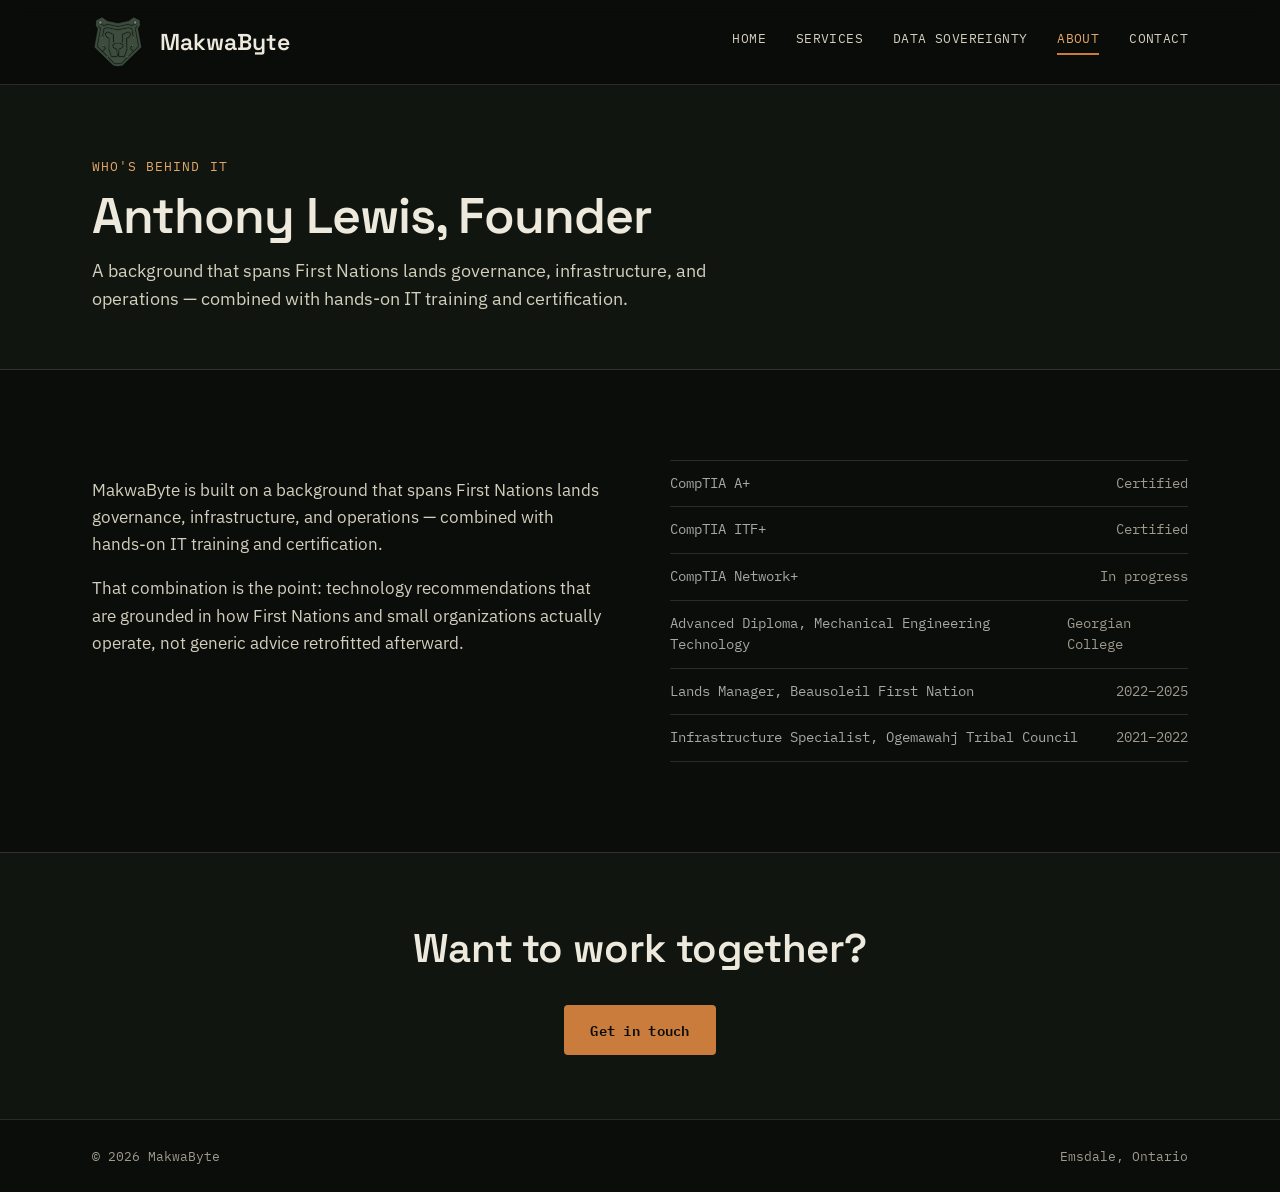
==== about.html @ 19de95c9 "Add files via upload" ====
<!DOCTYPE html>
<html lang="en">
<head>
<meta charset="UTF-8">
<meta name="viewport" content="width=device-width, initial-scale=1.0">
<title>About — MakwaByte</title>
<link rel="preconnect" href="https://fonts.googleapis.com">
<link rel="preconnect" href="https://fonts.gstatic.com" crossorigin>
<link href="https://fonts.googleapis.com/css2?family=Space+Grotesk:wght@500;600;700&family=IBM+Plex+Sans:wght@400;500&family=IBM+Plex+Mono:wght@400;500&display=swap" rel="stylesheet">
<link rel="stylesheet" href="style.css">
<link rel="icon" type="image/png" sizes="32x32" href="assets/favicon-64.png">
<link rel="apple-touch-icon" href="assets/favicon-180.png">
</head>
<body>

<header>
  <div class="header-inner">
    <a href="index.html" class="logo">
      <img src="assets/logo-icon.png" alt="MakwaByte" class="logo-mark">
      MakwaByte
    </a>
    <nav>
      <a href="index.html">Home</a>
      <a href="services.html">Services</a>
      <a href="sovereignty.html">Data Sovereignty</a>
      <a href="about.html" aria-current="page">About</a>
      <a href="contact.html">Contact</a>
    </nav>
  </div>
</header>

<main>

  <section class="page-hero">
    <div class="wrap">
      <span class="section-label">Who's behind it</span>
      <h1>Anthony Lewis, Founder</h1>
      <p>A background that spans First Nations lands governance, infrastructure, and operations — combined with hands-on IT training and certification.</p>
    </div>
  </section>

  <section>
    <div class="wrap">
      <div class="about-grid">
        <div>
          <p>MakwaByte is built on a background that spans First Nations lands governance, infrastructure, and operations — combined with hands-on IT training and certification.</p>
          <p>That combination is the point: technology recommendations that are grounded in how First Nations and small organizations actually operate, not generic advice retrofitted afterward.</p>
        </div>
        <ul class="cred-list">
          <li><span>CompTIA A+</span><span class="yr">Certified</span></li>
          <li><span>CompTIA ITF+</span><span class="yr">Certified</span></li>
          <li><span>CompTIA Network+</span><span class="yr">In progress</span></li>
          <li><span>Advanced Diploma, Mechanical Engineering Technology</span><span class="yr">Georgian College</span></li>
          <li><span>Lands Manager, Beausoleil First Nation</span><span class="yr">2022–2025</span></li>
          <li><span>Infrastructure Specialist, Ogemawahj Tribal Council</span><span class="yr">2021–2022</span></li>
        </ul>
      </div>
    </div>
  </section>

  <section class="cta-band">
    <div class="wrap">
      <h2>Want to work together?</h2>
      <div class="cta-row">
        <a href="contact.html" class="btn btn-primary">Get in touch</a>
      </div>
    </div>
  </section>

</main>

<footer>
  <div class="wrap footer-inner">
    <span>© 2026 MakwaByte</span>
    <span>Emsdale, Ontario</span>
  </div>
</footer>

</body>
</html>
---- style.css ----
/* ============================================
   MakwaByte — Design Tokens
   ============================================ */
:root {
  --forest-950: #0a0d0a;
  --forest-900: #10150f;
  --forest-800: #1a221a;
  --forest-700: #232d24;
  --brand-green: #3c4c3d;
  --brand-green-light: #5c7860;
  --brand-green-deep: #263029;
  --line: rgba(238, 233, 221, 0.14);

  --amber-300: #e3a768;
  --amber-500: #c97c3c;
  --amber-600: #a8632c;

  --grey-300: #a6a7a7;
  --grey-400: #8a8b8b;

  --cream-100: #eee9dd;
  --cream-200: #d4cebd;
  --cream-400: #9f9a8c;

  --font-display: "Space Grotesk", sans-serif;
  --font-body: "IBM Plex Sans", sans-serif;
  --font-mono: "IBM Plex Mono", monospace;

  --container: 1160px;
}

* { box-sizing: border-box; }
html { scroll-behavior: smooth; }

body {
  margin: 0;
  background: var(--forest-950);
  color: var(--cream-100);
  font-family: var(--font-body);
  font-size: 17px;
  line-height: 1.6;
  -webkit-font-smoothing: antialiased;
}
a { color: inherit; }
img { max-width: 100%; display: block; }

.wrap {
  max-width: var(--container);
  margin: 0 auto;
  padding: 0 32px;
}

/* ============================================
   Header
   ============================================ */
header {
  position: sticky;
  top: 0;
  z-index: 20;
  background: rgba(10, 13, 10, 0.92);
  backdrop-filter: blur(8px);
  border-bottom: 1px solid var(--line);
}
.header-inner {
  display: flex;
  align-items: center;
  justify-content: space-between;
  gap: 24px;
  padding: 16px 32px;
  max-width: var(--container);
  margin: 0 auto;
}
.logo {
  display: flex;
  align-items: center;
  gap: 16px;
  font-family: var(--font-display);
  font-size: 23px;
  font-weight: 600;
  letter-spacing: 0;
  text-decoration: none;
  white-space: nowrap;
}
.logo-mark {
  width: 52px;
  height: 52px;
  object-fit: contain;
  flex-shrink: 0;
}
nav {
  display: flex;
  gap: 30px;
  font-family: var(--font-mono);
  font-size: 13px;
  letter-spacing: 0.03em;
  text-transform: uppercase;
}
nav a {
  text-decoration: none;
  color: var(--cream-200);
  padding-bottom: 3px;
  border-bottom: 2px solid transparent;
}
nav a:hover { color: var(--amber-300); }
nav a[aria-current="page"] {
  color: var(--amber-300);
  border-bottom-color: var(--amber-500);
}
.nav-toggle { display: none; }

@media (max-width: 760px) {
  nav { display: none; }
}

/* ============================================
   Page hero (used on every page, sized down on inner pages)
   ============================================ */
.page-hero {
  padding: 72px 0 56px;
  border-bottom: 1px solid var(--line);
  background: var(--forest-900);
}
.page-hero .section-label { margin-bottom: 12px; }
.page-hero h1 {
  font-family: var(--font-display);
  font-size: clamp(34px, 5vw, 50px);
  font-weight: 600;
  letter-spacing: -0.02em;
  margin: 0 0 14px;
  max-width: 18ch;
}
.page-hero p {
  color: var(--cream-200);
  max-width: 60ch;
  margin: 0;
  font-size: 17.5px;
}

/* ============================================
   Home hero (split layout with logo visual panel)
   ============================================ */
.home-hero {
  padding: 72px 0 96px;
  overflow: hidden;
}
.home-hero .wrap {
  display: grid;
  grid-template-columns: 1.05fr 0.95fr;
  gap: 56px;
  align-items: center;
}
@media (max-width: 900px) {
  .home-hero .wrap { grid-template-columns: 1fr; }
}
.eyebrow {
  font-family: var(--font-mono);
  font-size: 13px;
  letter-spacing: 0.08em;
  text-transform: uppercase;
  color: var(--grey-300);
  display: inline-flex;
  align-items: center;
  gap: 10px;
  margin-bottom: 26px;
}
.eyebrow::before {
  content: "";
  width: 7px;
  height: 7px;
  border-radius: 50%;
  background: var(--amber-500);
  display: inline-block;
}
h1 {
  font-family: var(--font-display);
  font-weight: 600;
  font-size: clamp(38px, 5.4vw, 64px);
  line-height: 1.06;
  letter-spacing: -0.02em;
  margin: 0 0 24px;
}
h1 em {
  font-style: normal;
  font-weight: 700;
  color: var(--amber-300);
}
.hero-sub {
  font-size: 18.5px;
  color: var(--cream-200);
  max-width: 50ch;
  margin: 0 0 40px;
}
.cta-row {
  display: flex;
  gap: 16px;
  flex-wrap: wrap;
}
.btn {
  display: inline-flex;
  align-items: center;
  gap: 10px;
  padding: 14px 26px;
  border-radius: 4px;
  font-family: var(--font-mono);
  font-size: 14px;
  letter-spacing: 0.02em;
  text-decoration: none;
  transition: transform 0.15s ease, background 0.15s ease;
}
.btn-primary {
  background: var(--amber-500);
  color: var(--forest-950);
  font-weight: 600;
}
.btn-primary:hover { background: var(--amber-300); transform: translateY(-1px); }
.btn-ghost {
  border: 1px solid var(--line);
  color: var(--cream-100);
}
.btn-ghost:hover { border-color: var(--brand-green-light); color: var(--cream-100); background: var(--forest-800); }

.hero-visual {
  position: relative;
  aspect-ratio: 1 / 1;
  border-radius: 20px;
  background: radial-gradient(circle at 30% 25%, var(--brand-green-light) 0%, var(--brand-green) 45%, var(--brand-green-deep) 100%);
  display: flex;
  align-items: center;
  justify-content: center;
  overflow: hidden;
  border: 1px solid var(--line);
}
.hero-visual img {
  width: 68%;
  filter: drop-shadow(0 20px 40px rgba(0,0,0,0.35));
}
.hero-visual::after {
  content: "";
  position: absolute;
  inset: 0;
  background:
    repeating-linear-gradient(90deg, rgba(238,233,221,0.05) 0 1px, transparent 1px 48px),
    repeating-linear-gradient(0deg, rgba(238,233,221,0.05) 0 1px, transparent 1px 48px);
}

/* ============================================
   Section scaffolding
   ============================================ */
section { position: relative; padding: 90px 0; }
.section-alt { background: var(--forest-900); }
.section-green {
  background: linear-gradient(160deg, var(--brand-green) 0%, var(--brand-green-deep) 100%);
}
.section-green h2, .section-green .section-label { color: var(--cream-100); }
.section-head {
  max-width: 640px;
  margin-bottom: 52px;
}
.section-label {
  font-family: var(--font-mono);
  font-size: 13px;
  letter-spacing: 0.08em;
  text-transform: uppercase;
  color: var(--amber-300);
  margin-bottom: 14px;
  display: block;
}
h2 {
  font-family: var(--font-display);
  font-size: clamp(28px, 3.6vw, 40px);
  font-weight: 600;
  margin: 0 0 16px;
  letter-spacing: -0.01em;
}
.section-head p {
  color: var(--cream-200);
  font-size: 17px;
  margin: 0;
}
.divider {
  border: none;
  border-top: 1px solid var(--line);
  margin: 0;
}

/* ============================================
   Services grid
   ============================================ */
.services-grid {
  display: grid;
  grid-template-columns: repeat(auto-fit, minmax(260px, 1fr));
  gap: 1px;
  background: var(--line);
  border: 1px solid var(--line);
  border-radius: 8px;
  overflow: hidden;
}
.service-card {
  background: var(--forest-950);
  padding: 34px 28px;
  transition: background 0.2s ease;
}
.section-alt .service-card { background: var(--forest-900); }
.service-card:hover { background: var(--forest-800); }
.service-index {
  font-family: var(--font-mono);
  font-size: 13px;
  color: var(--amber-500);
  display: block;
  margin-bottom: 16px;
  font-weight: 500;
}
.service-card h3 {
  font-family: var(--font-display);
  font-size: 21px;
  font-weight: 600;
  margin: 0 0 12px;
}
.service-card p {
  color: var(--cream-400);
  font-size: 15px;
  margin: 0;
}
.tag {
  display: inline-block;
  font-family: var(--font-mono);
  font-size: 11px;
  letter-spacing: 0.04em;
  text-transform: uppercase;
  color: var(--grey-300);
  border: 1px solid var(--forest-700);
  border-radius: 2px;
  padding: 3px 8px;
  margin-top: 16px;
}

/* ============================================
   Sovereignty / focus content
   ============================================ */
.focus-block {
  display: grid;
  grid-template-columns: 1.1fr 0.9fr;
  gap: 60px;
  align-items: start;
}
@media (max-width: 860px) {
  .focus-block { grid-template-columns: 1fr; }
}
.focus-block p { color: var(--cream-200); margin: 0 0 18px; }
.principle-list {
  list-style: none;
  margin: 0;
  padding: 0;
  border-top: 1px solid var(--line);
}
.principle-list li {
  padding: 20px 0;
  border-bottom: 1px solid var(--line);
  display: flex;
  gap: 18px;
}
.principle-num {
  font-family: var(--font-mono);
  color: var(--amber-500);
  font-size: 14px;
  padding-top: 2px;
}
.principle-list h4 {
  font-family: var(--font-body);
  font-weight: 600;
  font-size: 16px;
  margin: 0 0 6px;
}
.principle-list span.detail {
  color: var(--cream-400);
  font-size: 14.5px;
}

/* ============================================
   About / credentials
   ============================================ */
.about-grid {
  display: grid;
  grid-template-columns: 1fr 1fr;
  gap: 60px;
}
@media (max-width: 860px) {
  .about-grid { grid-template-columns: 1fr; }
}
.about-grid p { color: var(--cream-200); }
.cred-list {
  list-style: none;
  margin: 0;
  padding: 0;
}
.cred-list li {
  font-family: var(--font-mono);
  font-size: 13.5px;
  color: var(--grey-300);
  padding: 12px 0;
  border-bottom: 1px solid var(--line);
  display: flex;
  justify-content: space-between;
  gap: 12px;
}
.cred-list li:first-child { border-top: 1px solid var(--line); }
.cred-list .yr { color: var(--cream-400); }

/* ============================================
   Contact
   ============================================ */
.contact-inner {
  display: flex;
  justify-content: space-between;
  align-items: flex-end;
  flex-wrap: wrap;
  gap: 36px;
}
.contact-links {
  display: flex;
  flex-direction: column;
  gap: 14px;
}
.contact-links a {
  text-decoration: none;
  font-family: var(--font-mono);
  font-size: 15px;
  color: var(--cream-100);
  display: inline-flex;
  align-items: center;
  gap: 10px;
}
.contact-links a:hover { color: var(--forest-950); }
.contact-links a::before {
  content: "→";
  color: var(--forest-950);
}
.section-green .contact-links a { color: var(--cream-100); }
.section-green .contact-links a::before { color: var(--cream-100); }
.section-green .contact-links a:hover { color: var(--amber-300); }
.section-green .contact-links a:hover::before { color: var(--amber-300); }

/* CTA band (bottom of inner pages) */
.cta-band {
  padding: 64px 0;
  background: var(--forest-900);
  border-top: 1px solid var(--line);
  text-align: center;
}
.cta-band h2 { margin-bottom: 24px; }
.cta-band .cta-row { justify-content: center; }

footer {
  border-top: 1px solid var(--line);
  padding: 26px 0;
  font-family: var(--font-mono);
  font-size: 12.5px;
  color: var(--cream-400);
}
.footer-inner {
  display: flex;
  justify-content: space-between;
  flex-wrap: wrap;
  gap: 10px;
}
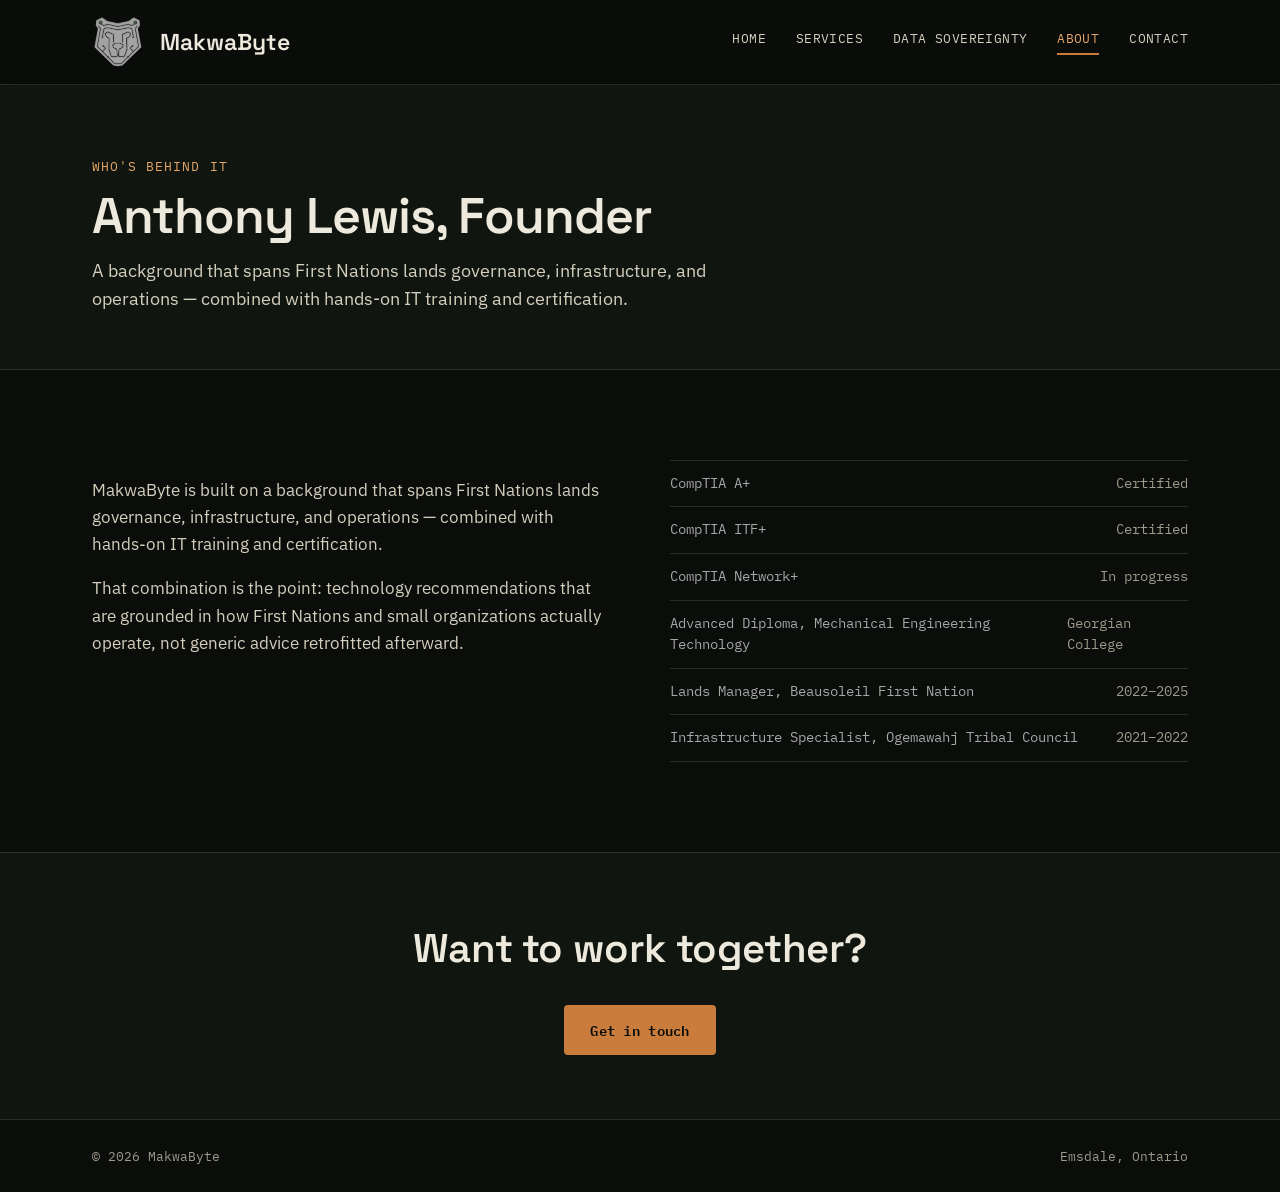
==== commit 8c387e64: "Add files via upload" ====
--- a/about.html
+++ b/about.html
@@ -16,7 +16,7 @@
 <header>
   <div class="header-inner">
     <a href="index.html" class="logo">
-      <img src="assets/logo-icon.png" alt="MakwaByte" class="logo-mark">
+      <img src="assets/logo-icon-about.png" alt="MakwaByte" class="logo-mark">
       MakwaByte
     </a>
     <nav>
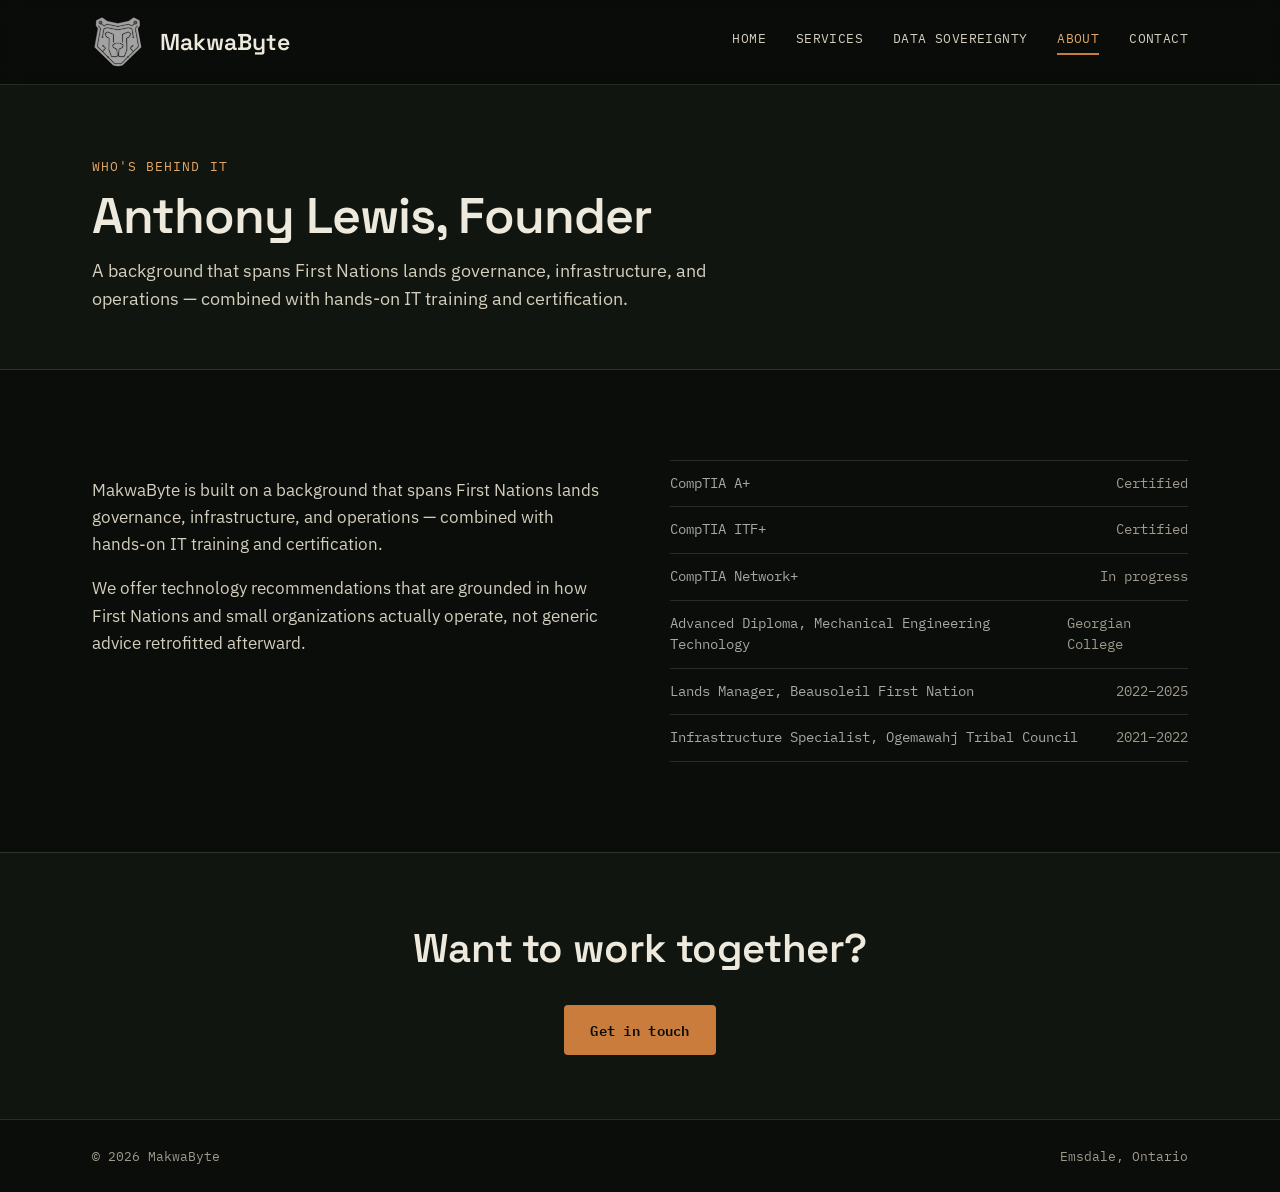
==== commit fa108c92: "Add files via upload" ====
--- a/about.html
+++ b/about.html
@@ -44,7 +44,7 @@
       <div class="about-grid">
         <div>
           <p>MakwaByte is built on a background that spans First Nations lands governance, infrastructure, and operations — combined with hands-on IT training and certification.</p>
-          <p>That combination is the point: technology recommendations that are grounded in how First Nations and small organizations actually operate, not generic advice retrofitted afterward.</p>
+          <p>We offer technology recommendations that are grounded in how First Nations and small organizations actually operate, not generic advice retrofitted afterward.</p>
         </div>
         <ul class="cred-list">
           <li><span>CompTIA A+</span><span class="yr">Certified</span></li>
--- a/style.css
+++ b/style.css
@@ -221,26 +221,24 @@
 
 .hero-visual {
   position: relative;
-  aspect-ratio: 1 / 1;
-  border-radius: 20px;
-  background: radial-gradient(circle at 30% 25%, var(--brand-green-light) 0%, var(--brand-green) 45%, var(--brand-green-deep) 100%);
   display: flex;
   align-items: center;
   justify-content: center;
-  overflow: hidden;
-  border: 1px solid var(--line);
-}
-.hero-visual img {
-  width: 68%;
-  filter: drop-shadow(0 20px 40px rgba(0,0,0,0.35));
-}
-.hero-visual::after {
+  min-height: 380px;
+}
+.hero-visual::before {
   content: "";
   position: absolute;
-  inset: 0;
-  background:
-    repeating-linear-gradient(90deg, rgba(238,233,221,0.05) 0 1px, transparent 1px 48px),
-    repeating-linear-gradient(0deg, rgba(238,233,221,0.05) 0 1px, transparent 1px 48px);
+  inset: -10%;
+  background: radial-gradient(circle at 50% 45%, var(--brand-green-light) 0%, var(--brand-green) 40%, transparent 72%);
+  filter: blur(2px);
+  opacity: 0.85;
+}
+.hero-visual img {
+  position: relative;
+  width: 62%;
+  max-width: 380px;
+  filter: drop-shadow(0 20px 50px rgba(0,0,0,0.45));
 }
 
 /* ============================================
@@ -463,3 +461,46 @@
   flex-wrap: wrap;
   gap: 10px;
 }
+
+/* ============================================
+   Contact form
+   ============================================ */
+.contact-form {
+  max-width: 560px;
+  display: flex;
+  flex-direction: column;
+  gap: 22px;
+}
+.form-row {
+  display: flex;
+  flex-direction: column;
+  gap: 8px;
+}
+.form-row label {
+  font-family: var(--font-mono);
+  font-size: 13px;
+  letter-spacing: 0.04em;
+  text-transform: uppercase;
+  color: var(--grey-300);
+}
+.form-row input,
+.form-row textarea {
+  background: var(--forest-900);
+  border: 1px solid var(--line);
+  border-radius: 4px;
+  padding: 12px 14px;
+  color: var(--cream-100);
+  font-family: var(--font-body);
+  font-size: 15px;
+  resize: vertical;
+}
+.form-row input:focus,
+.form-row textarea:focus {
+  outline: none;
+  border-color: var(--amber-500);
+}
+.contact-form .btn-primary {
+  align-self: flex-start;
+  border: none;
+  cursor: pointer;
+}
